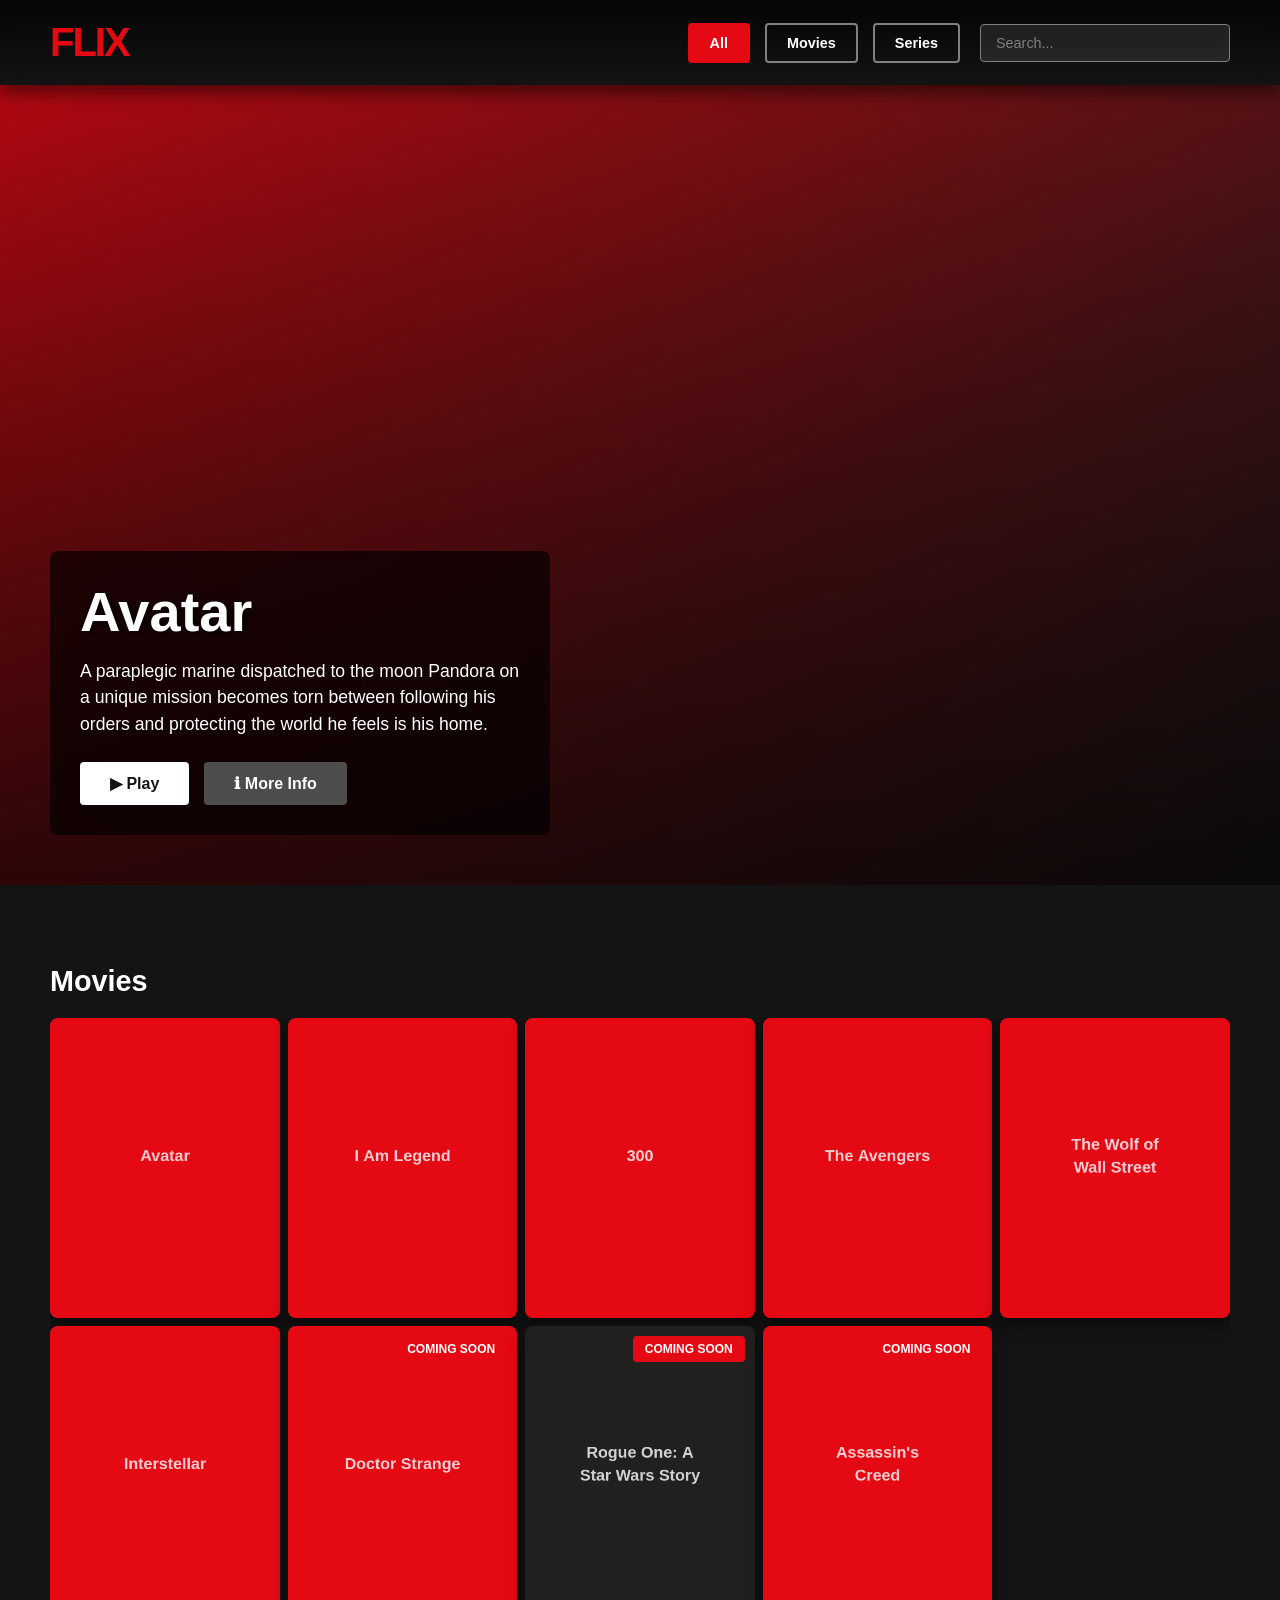
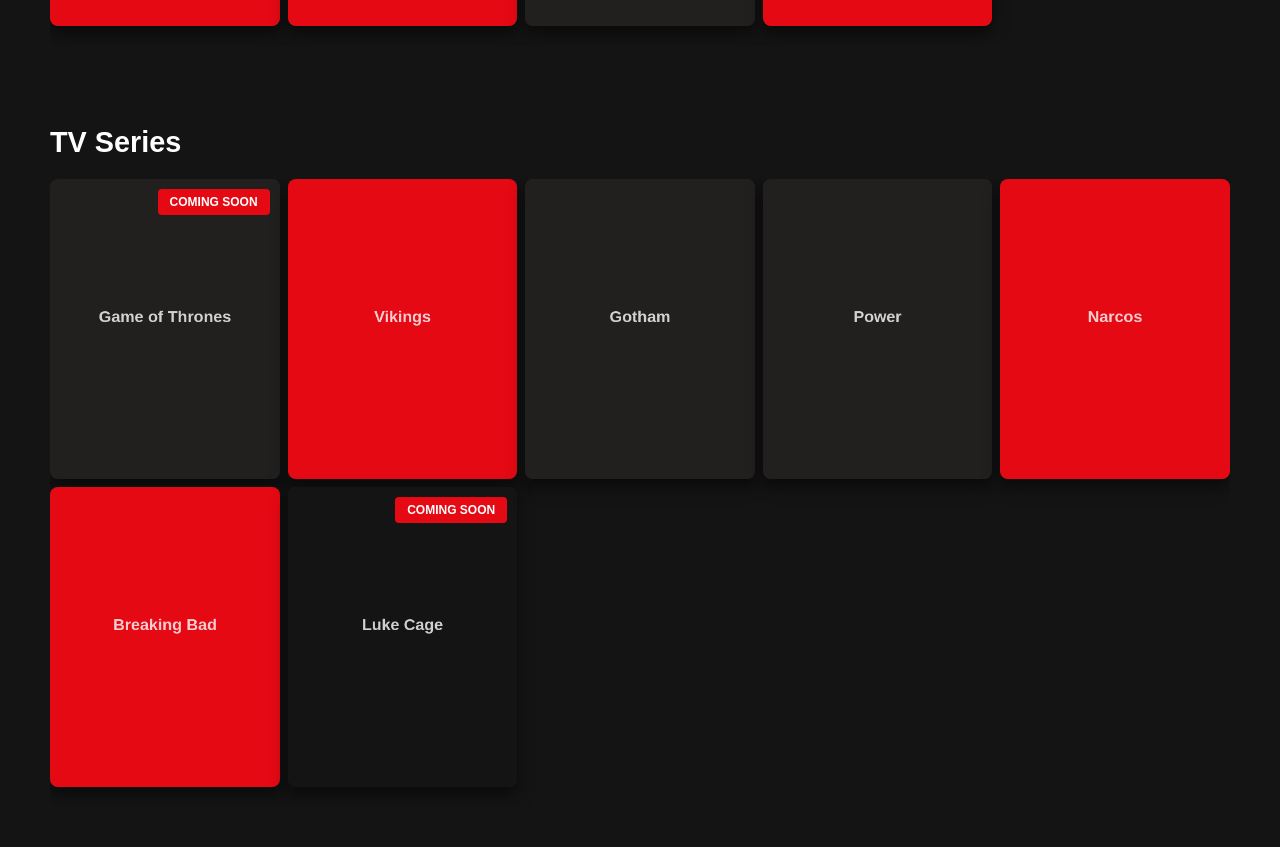
==== index.html @ fffa497c "Add files via upload" ====
<!DOCTYPE html>
<html lang="en">
<head>
    <meta charset="UTF-8">
    <meta name="viewport" content="width=device-width, initial-scale=1.0">
    <title>Movies & TV Series</title>
    <link rel="stylesheet" href="styles.css">
</head>
<body>
    <!-- Navigation -->
    <nav>
        <div class="logo">FLIX</div>
        <div class="nav-controls">
            <div class="filter-buttons">
                <button class="nav-btn active" data-filter="all">All</button>
                <button class="nav-btn" data-filter="movie">Movies</button>
                <button class="nav-btn" data-filter="series">Series</button>
            </div>
            <div class="search-container">
                <input 
                    type="text" 
                    id="searchInput" 
                    placeholder="Search..."
                    autocomplete="off"
                >
            </div>
        </div>
    </nav>

    <!-- Hero Section -->
    <div class="hero">
        <div class="hero-carousel">
            <div class="carousel-track" id="carouselTrack"></div>
            <div class="carousel-overlay"></div>
        </div>
        <div class="hero-content"></div>
    </div>

    <!-- Main Container -->
    <div class="container">
        <div id="contentContainer"></div>
    </div>

    <script src="script.js"></script>
</body>
</html>
---- styles.css ----
* {
    margin: 0;
    padding: 0;
    box-sizing: border-box;
}

:root {
    --primary-color: #141414;
    --secondary-color: #221f1f;
    --accent-color: #e50914;
    --text-primary: #ffffff;
    --text-secondary: #808080;
    --border-radius: 8px;
    --transition: all 0.3s cubic-bezier(0.4, 0, 0.2, 1);
}

html {
    scroll-behavior: smooth;
}

body {
    font-family: 'Segoe UI', Tahoma, Geneva, Verdana, sans-serif;
    background-color: var(--primary-color);
    color: var(--text-primary);
    overflow-x: hidden;
}

/* Navigation */
nav {
    position: sticky;
    top: 0;
    z-index: 1000;
    background: linear-gradient(180deg, rgba(0, 0, 0, 0.7) 10%, rgba(0, 0, 0, 0));
    padding: 20px 50px;
    display: flex;
    justify-content: space-between;
    align-items: center;
    backdrop-filter: blur(10px);
    box-shadow: 0 8px 16px rgba(0, 0, 0, 0.5);
}

.logo {
    font-size: 2.5em;
    font-weight: 900;
    color: var(--accent-color);
    letter-spacing: -2px;
    text-transform: uppercase;
    cursor: pointer;
    transition: var(--transition);
}

.logo:hover {
    text-shadow: 0 0 20px var(--accent-color);
}

.nav-controls {
    display: flex;
    gap: 20px;
    align-items: center;
}

.filter-buttons {
    display: flex;
    gap: 15px;
    align-items: center;
}

.nav-btn {
    padding: 10px 20px;
    background-color: transparent;
    border: 2px solid var(--text-secondary);
    color: var(--text-primary);
    cursor: pointer;
    border-radius: 4px;
    font-weight: 600;
    font-size: 0.9em;
    transition: var(--transition);
}

.nav-btn:hover {
    border-color: var(--accent-color);
    color: var(--accent-color);
    box-shadow: 0 0 10px rgba(229, 9, 20, 0.3);
}

.nav-btn.active {
    background-color: var(--accent-color);
    border-color: var(--accent-color);
    color: var(--text-primary);
}

.search-container {
    position: relative;
    width: 250px;
}

#searchInput {
    width: 100%;
    padding: 10px 15px;
    background-color: rgba(255, 255, 255, 0.1);
    border: 1px solid var(--text-secondary);
    border-radius: 4px;
    color: var(--text-primary);
    font-size: 0.9em;
    transition: var(--transition);
    backdrop-filter: blur(10px);
}

#searchInput::placeholder {
    color: var(--text-secondary);
}

#searchInput:focus {
    outline: none;
    background-color: rgba(255, 255, 255, 0.15);
    border-color: var(--accent-color);
    box-shadow: 0 0 10px rgba(229, 9, 20, 0.3);
}

/* Main Container */
.container {
    min-height: 100vh;
    padding: 0;
    max-width: 100%;
}

/* Hero Section */
.hero {
    width: 100%;
    height: 800px;
    display: flex;
    align-items: flex-end;
    justify-content: flex-start;
    padding: 50px;
    margin-bottom: 40px;
    position: relative;
    overflow: hidden;
}

.hero-carousel {
    position: absolute;
    top: 0;
    left: 0;
    width: 100%;
    height: 100%;
    z-index: 1;
    overflow: hidden;
    background-color: #000;
}

.carousel-track {
    display: flex;
    height: 100%;
    width: 100%;
    position: relative;
    transition: transform 0.8s cubic-bezier(0.4, 0, 0.2, 1);
}

.carousel-slide {
    flex: 0 0 100%;
    height: 100%;
    background-size: cover;
    background-position: center;
    background-repeat: no-repeat;
    background-color: #000;
    display: flex;
    align-items: center;
    justify-content: center;
    background-attachment: fixed;
}

@keyframes slideInFromRight {
    from {
        transform: translateX(100%);
        opacity: 0;
    }
    to {
        transform: translateX(0);
        opacity: 1;
    }
}

.carousel-overlay {
    position: absolute;
    top: 0;
    left: 0;
    width: 100%;
    height: 100%;
    background: linear-gradient(180deg, rgba(0, 0, 0, 0.2) 0%, rgba(0, 0, 0, 0.7) 100%);
    z-index: 5;
}

.hero-content {
    max-width: 500px;
    z-index: 10;
    position: relative;
    background: rgba(0, 0, 0, 0.65);
    padding: 30px;
    border-radius: 8px;
    backdrop-filter: blur(10px);
    transition: all 0.3s ease;
    min-height: 180px;
}

.hero:hover .hero-content {
    background: rgba(0, 0, 0, 0.8);
    box-shadow: 0 8px 32px rgba(0, 0, 0, 0.6);
}

.hero-title {
    font-size: 3.5em;
    font-weight: 900;
    margin-bottom: 15px;
    text-shadow: 2px 2px 10px rgba(0, 0, 0, 1);
    line-height: 1.1;
    color: var(--text-primary);
}

.hero-description {
    font-size: 1.1em;
    color: var(--text-primary);
    margin-bottom: 25px;
    line-height: 1.5;
    max-height: 100px;
    overflow: hidden;
}

.hero-buttons {
    display: flex;
    gap: 15px;
}

.hero-btn {
    padding: 12px 30px;
    font-size: 1em;
    border: none;
    border-radius: 4px;
    cursor: pointer;
    font-weight: 700;
    transition: var(--transition);
    display: flex;
    align-items: center;
    gap: 10px;
}

.hero-btn.play {
    background-color: var(--text-primary);
    color: var(--primary-color);
}

.hero-btn.play:hover {
    background-color: rgba(255, 255, 255, 0.75);
    transform: scale(1.05);
}

.hero-btn.info {
    background-color: rgba(109, 109, 110, 0.7);
    color: var(--text-primary);
    backdrop-filter: blur(5px);
}

.hero-btn.info:hover {
    background-color: rgba(109, 109, 110, 0.4);
    transform: scale(1.05);
}

/* Content Sections */
.content-section {
    padding: 40px 50px;
}

.section-title {
    font-size: 1.8em;
    font-weight: 700;
    margin-bottom: 20px;
    color: var(--text-primary);
}

.content-row {
    display: grid;
    grid-template-columns: repeat(auto-fill, minmax(200px, 1fr));
    gap: 8px;
    overflow-x: auto;
    padding-bottom: 20px;
    scroll-behavior: smooth;
}

.content-row::-webkit-scrollbar {
    height: 8px;
}

.content-row::-webkit-scrollbar-track {
    background: transparent;
}

.content-row::-webkit-scrollbar-thumb {
    background: var(--text-secondary);
    border-radius: 4px;
}

.content-row::-webkit-scrollbar-thumb:hover {
    background: var(--accent-color);
}

/* Card Styles */
.card {
    position: relative;
    min-width: 200px;
    height: 300px;
    border-radius: var(--border-radius);
    overflow: hidden;
    cursor: pointer;
    transition: var(--transition);
    background-color: var(--secondary-color);
    display: flex;
    flex-direction: column;
    box-shadow: 0 8px 16px rgba(0, 0, 0, 0.5);
}

.card:hover {
    transform: scale(1.05);
    z-index: 100;
    box-shadow: 0 16px 32px rgba(229, 9, 20, 0.4);
}

.card-image {
    width: 100%;
    height: 100%;
    object-fit: cover;
    transition: var(--transition);
}

.card:hover .card-image {
    filter: brightness(1.1);
}

.card-overlay {
    position: absolute;
    bottom: 0;
    left: 0;
    right: 0;
    background: linear-gradient(180deg, transparent 0%, rgba(0, 0, 0, 0.9) 100%);
    padding: 20px;
    transform: translateY(100%);
    transition: var(--transition);
    display: flex;
    flex-direction: column;
    justify-content: flex-end;
    height: 100%;
}

.card:hover .card-overlay {
    transform: translateY(0);
}

.card-overlay-title {
    font-size: 1em;
    font-weight: 700;
    margin-bottom: 8px;
    color: var(--text-primary);
}

.card-overlay-info {
    display: flex;
    gap: 10px;
    flex-wrap: wrap;
    margin-bottom: 10px;
    font-size: 0.85em;
}

.card-overlay-rating {
    background-color: var(--accent-color);
    color: var(--text-primary);
    padding: 4px 8px;
    border-radius: 4px;
    font-weight: 600;
}

.card-overlay-type {
    background-color: rgba(255, 255, 255, 0.2);
    color: var(--text-primary);
    padding: 4px 8px;
    border-radius: 4px;
    font-weight: 600;
}

.card-overlay-description {
    font-size: 0.85em;
    color: var(--text-secondary);
    line-height: 1.3;
    margin-bottom: 10px;
    max-height: 50px;
    overflow: hidden;
    text-overflow: ellipsis;
    display: -webkit-box;
    -webkit-line-clamp: 2;
    -webkit-box-orient: vertical;
}

.card-overlay-meta {
    font-size: 0.8em;
    color: var(--text-secondary);
}

.coming-soon-label {
    position: absolute;
    top: 10px;
    right: 10px;
    background-color: var(--accent-color);
    color: var(--text-primary);
    padding: 6px 12px;
    border-radius: 4px;
    font-weight: 700;
    font-size: 0.75em;
    z-index: 20;
    text-transform: uppercase;
}

/* No Results */
.no-results {
    grid-column: 1 / -1;
    text-align: center;
    padding: 100px 20px;
    color: var(--text-secondary);
    font-size: 1.3em;
}

.no-results svg {
    width: 80px;
    height: 80px;
    margin-bottom: 20px;
    opacity: 0.5;
    margin-left: auto;
    margin-right: auto;
}

/* Loading Animation */
.card-skeleton {
    background: linear-gradient(90deg, var(--secondary-color) 25%, rgba(255, 255, 255, 0.1) 50%, var(--secondary-color) 75%);
    background-size: 200% 100%;
    animation: loading 2s infinite;
}

@keyframes loading {
    0% {
        background-position: 200% 0;
    }
    100% {
        background-position: -200% 0;
    }
}

/* Responsive Design */
@media (max-width: 1024px) {
    nav {
        padding: 15px 30px;
    }

    .logo {
        font-size: 1.8em;
    }

    .search-container {
        width: 180px;
    }

    .hero {
        height: 400px;
        padding: 30px;
    }

    .hero-title {
        font-size: 2.5em;
    }

    .content-section {
        padding: 30px 30px;
    }

    .section-title {
        font-size: 1.4em;
    }

    .content-row {
        grid-template-columns: repeat(auto-fill, minmax(150px, 1fr));
    }

    .card {
        min-width: 150px;
        height: 225px;
    }
}

@media (max-width: 768px) {
    nav {
        padding: 12px 20px;
        flex-wrap: wrap;
        gap: 15px;
    }

    .logo {
        font-size: 1.5em;
        flex: 1;
    }

    .nav-controls {
        width: 100%;
        flex-direction: column;
        gap: 10px;
    }

    .filter-buttons {
        width: 100%;
        justify-content: space-around;
        gap: 5px;
    }

    .nav-btn {
        padding: 8px 12px;
        font-size: 0.8em;
        flex: 1;
    }

    .search-container {
        width: 100%;
    }

    .hero {
        height: 300px;
        padding: 20px;
    }

    .hero-title {
        font-size: 1.8em;
    }

    .hero-description {
        font-size: 0.9em;
        margin-bottom: 15px;
    }

    .hero-buttons {
        gap: 10px;
    }

    .hero-btn {
        padding: 8px 15px;
        font-size: 0.85em;
    }

    .content-section {
        padding: 20px;
    }

    .section-title {
        font-size: 1.2em;
    }

    .content-row {
        grid-template-columns: repeat(auto-fill, minmax(120px, 1fr));
        gap: 6px;
    }

    .card {
        min-width: 120px;
        height: 180px;
    }

    .card-overlay {
        padding: 10px;
    }

    .card-overlay-title {
        font-size: 0.8em;
        margin-bottom: 4px;
    }

    .card-overlay-info {
        font-size: 0.7em;
        margin-bottom: 5px;
    }

    .card-overlay-description {
        font-size: 0.7em;
        margin-bottom: 5px;
    }

    .card-overlay-meta {
        font-size: 0.65em;
    }
}

@media (max-width: 480px) {
    nav {
        padding: 10px 15px;
    }

    .logo {
        font-size: 1.2em;
    }

    .nav-btn {
        padding: 6px 10px;
        font-size: 0.7em;
    }

    #searchInput {
        padding: 8px 10px;
        font-size: 0.8em;
    }

    .hero {
        height: 250px;
        padding: 15px;
        margin-bottom: 20px;
    }

    .hero-title {
        font-size: 1.4em;
    }

    .hero-description {
        font-size: 0.8em;
    }

    .content-row {
        grid-template-columns: repeat(auto-fill, minmax(100px, 1fr));
        gap: 4px;
    }

    .card {
        min-width: 100px;
        height: 150px;
    }

    .content-section {
        padding: 15px;
    }

    .section-title {
        font-size: 1em;
    }
}
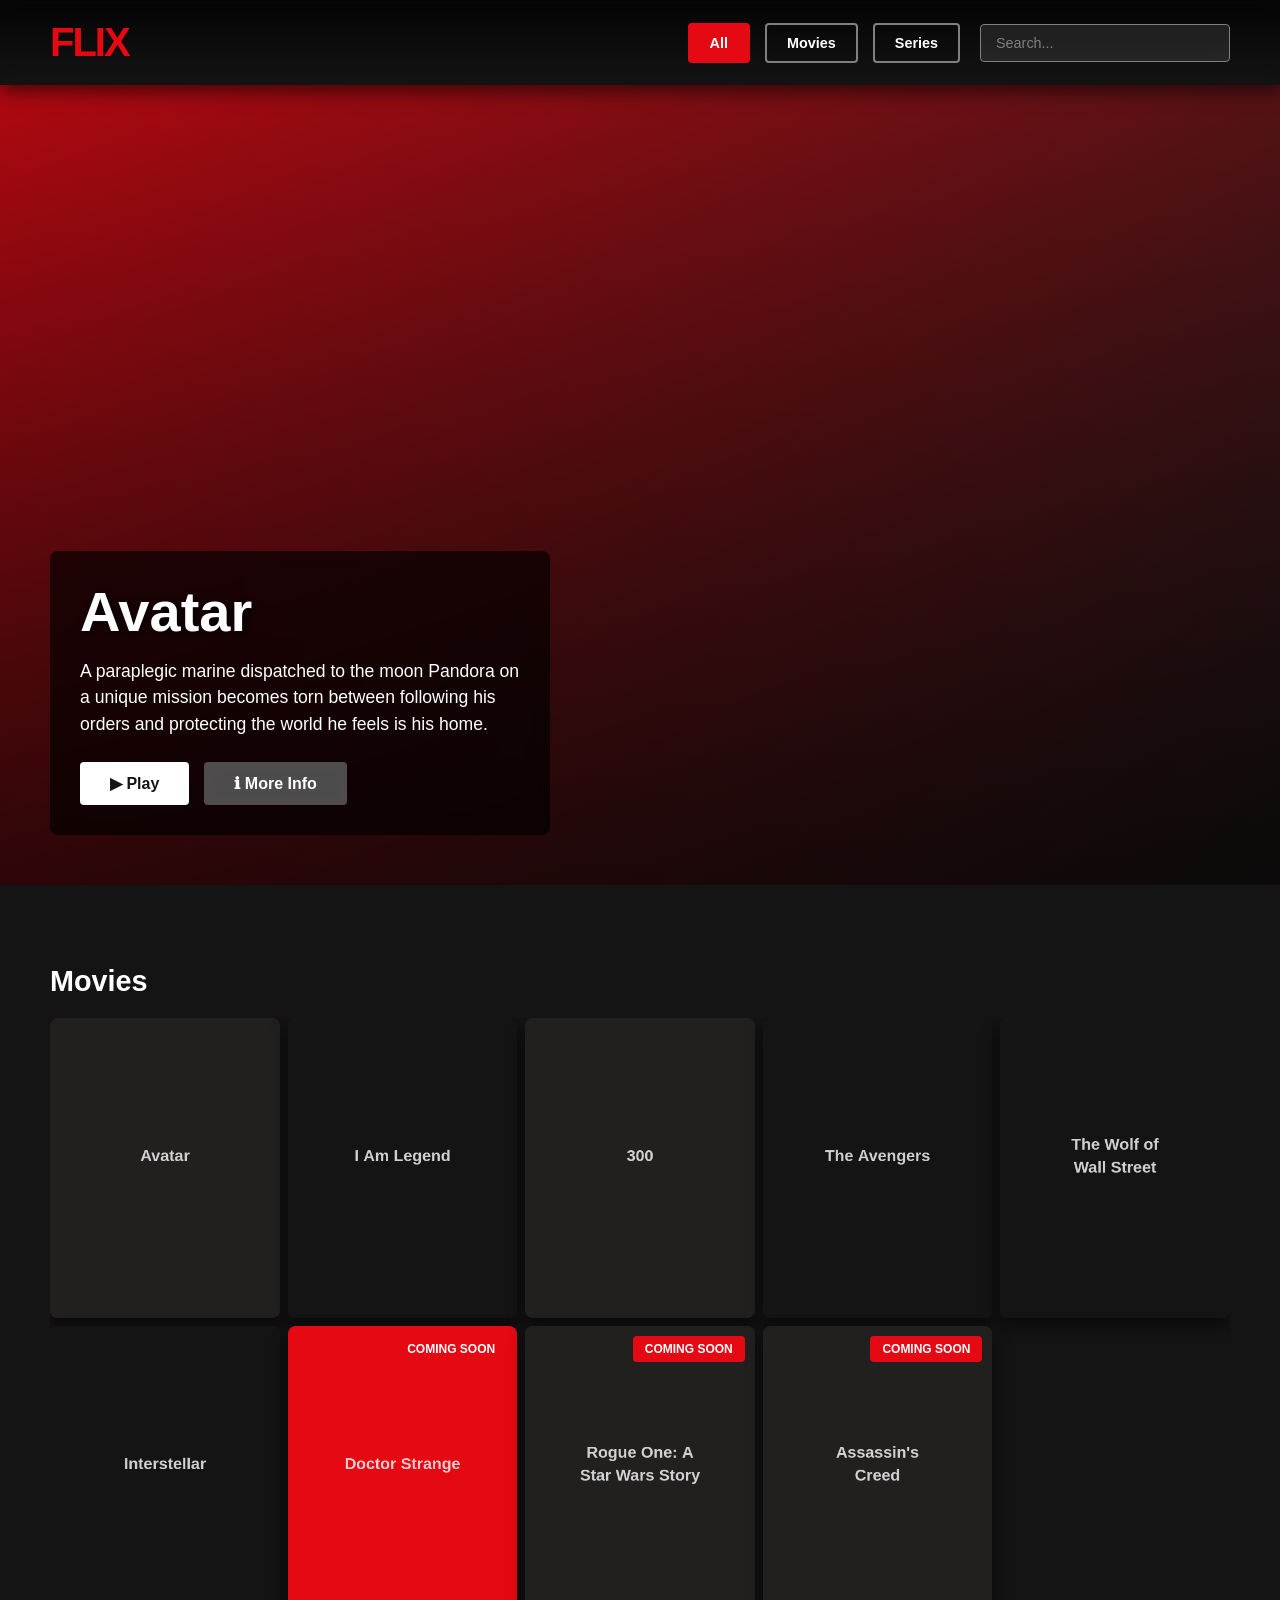
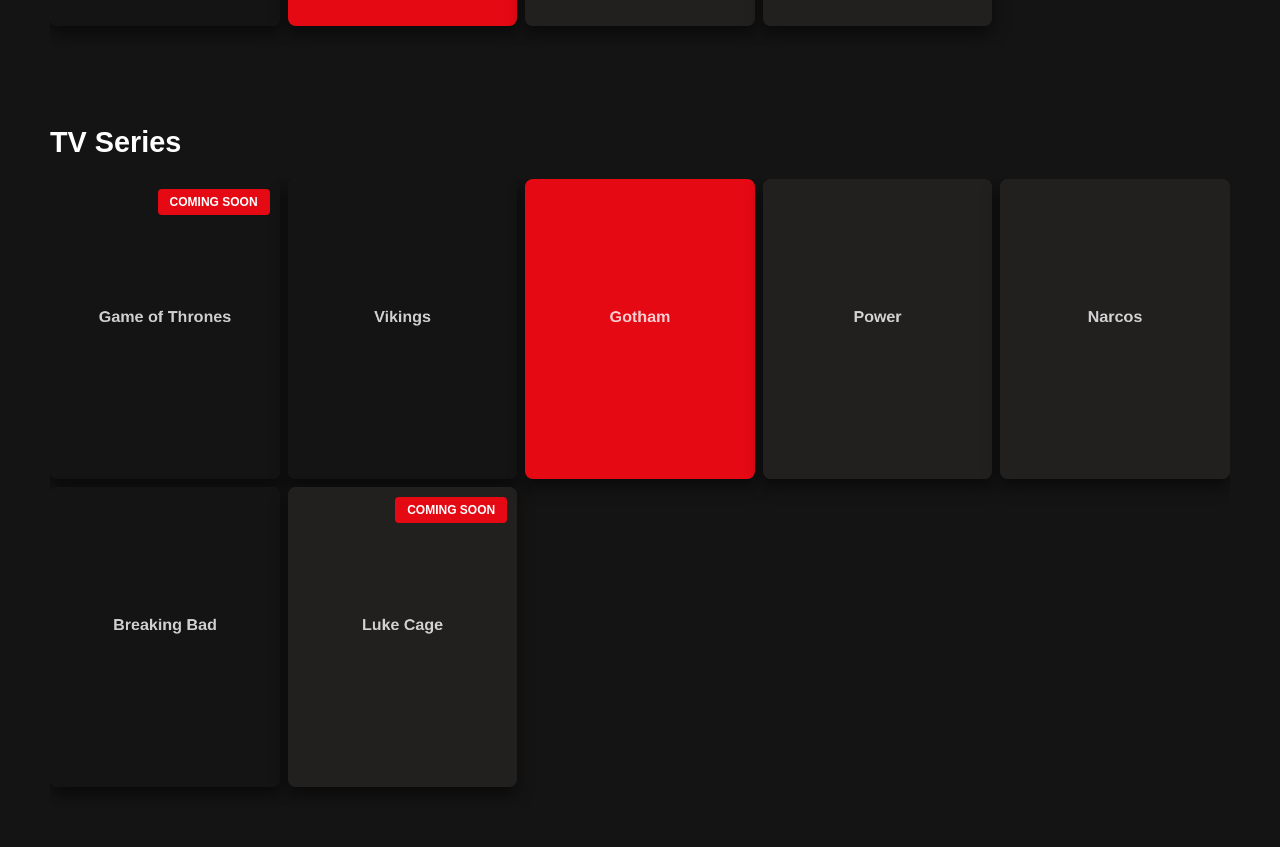
==== commit b66d7ddd: "Add files via upload" ====
--- a/index.html
+++ b/index.html
@@ -1,46 +1,62 @@
 <!DOCTYPE html>
 <html lang="en">
-<head>
-    <meta charset="UTF-8">
-    <meta name="viewport" content="width=device-width, initial-scale=1.0">
+  <head>
+    <meta charset="UTF-8" />
+    <meta name="viewport" content="width=device-width, initial-scale=1.0" />
     <title>Movies & TV Series</title>
-    <link rel="stylesheet" href="styles.css">
-</head>
-<body>
-    <!-- Navigation -->
+    <link rel="stylesheet" href="styles.css" />
+  </head>
+  <body>
     <nav>
-        <div class="logo">FLIX</div>
-        <div class="nav-controls">
-            <div class="filter-buttons">
-                <button class="nav-btn active" data-filter="all">All</button>
-                <button class="nav-btn" data-filter="movie">Movies</button>
-                <button class="nav-btn" data-filter="series">Series</button>
-            </div>
-            <div class="search-container">
-                <input 
-                    type="text" 
-                    id="searchInput" 
-                    placeholder="Search..."
-                    autocomplete="off"
-                >
-            </div>
+      <div class="logo">FLIX</div>
+      <div class="nav-controls">
+        <div class="filter-buttons">
+          <button class="nav-btn active" data-filter="all">All</button>
+          <button class="nav-btn" data-filter="movie">Movies</button>
+          <button class="nav-btn" data-filter="series">Series</button>
         </div>
+        <div class="search-container">
+          <input
+            type="text"
+            id="searchInput"
+            placeholder="Search..."
+            autocomplete="off"
+          />
+        </div>
+      </div>
     </nav>
 
-    <!-- Hero Section -->
     <div class="hero">
-        <div class="hero-carousel">
-            <div class="carousel-track" id="carouselTrack"></div>
-            <div class="carousel-overlay"></div>
-        </div>
-        <div class="hero-content"></div>
+      <div class="hero-carousel">
+        <div class="carousel-track" id="carouselTrack"></div>
+        <div class="carousel-overlay"></div>
+      </div>
+      <div class="hero-content"></div>
     </div>
 
-    <!-- Main Container -->
     <div class="container">
-        <div id="contentContainer"></div>
+      <div id="contentContainer"></div>
+    </div>
+    
+    <div id="playerModal" class="player-modal">
+      <div class="player-modal-content">
+        <button class="close-player-btn">&times;</button>
+        <div class="player-container">
+          <iframe
+            id="playerIframe"
+            class="player-iframe"
+            frameborder="0"
+            allowfullscreen
+            allow="autoplay"
+          ></iframe>
+        </div>
+        <div class="player-info">
+          <h2 id="playerTitle"></h2>
+          <p id="playerPlot"></p>
+        </div>
+      </div>
     </div>
 
     <script src="script.js"></script>
-</body>
+  </body>
 </html>
--- a/styles.css
+++ b/styles.css
@@ -641,3 +641,131 @@
         font-size: 1em;
     }
 }
+
+/* Player Modal Styles */
+.player-modal {
+    display: none;
+    position: fixed;
+    top: 0;
+    left: 0;
+    width: 100%;
+    height: 100%;
+    background-color: rgba(0, 0, 0, 0.95);
+    backdrop-filter: blur(10px);
+    z-index: 2000;
+    align-items: center;
+    justify-content: center;
+    animation: fadeIn 0.3s ease-in-out;
+}
+
+@keyframes fadeIn {
+    from {
+        opacity: 0;
+    }
+    to {
+        opacity: 1;
+    }
+}
+
+.player-modal-content {
+    position: relative;
+    width: 90%;
+    max-width: 1000px;
+    max-height: 90vh;
+    background-color: var(--secondary-color);
+    border-radius: var(--border-radius);
+    overflow-y: auto;
+    box-shadow: 0 20px 60px rgba(0, 0, 0, 0.8);
+    animation: slideUp 0.3s ease-in-out;
+}
+
+@keyframes slideUp {
+    from {
+        transform: translateY(40px);
+        opacity: 0;
+    }
+    to {
+        transform: translateY(0);
+        opacity: 1;
+    }
+}
+
+.close-player-btn {
+    position: absolute;
+    top: 15px;
+    right: 15px;
+    width: 40px;
+    height: 40px;
+    background-color: rgba(255, 255, 255, 0.1);
+    border: none;
+    border-radius: 50%;
+    font-size: 28px;
+    color: white;
+    cursor: pointer;
+    z-index: 2001;
+    display: flex;
+    align-items: center;
+    justify-content: center;
+    transition: var(--transition);
+}
+
+.close-player-btn:hover {
+    background-color: var(--accent-color);
+    transform: scale(1.1);
+}
+
+.player-container {
+    position: relative;
+    width: 100%;
+    padding-bottom: 56.25%; /* 16:9 aspect ratio */
+    height: 0;
+    overflow: hidden;
+}
+
+.player-iframe {
+    position: absolute;
+    top: 0;
+    left: 0;
+    width: 100%;
+    height: 100%;
+    border: none;
+}
+
+.player-info {
+    padding: 30px;
+    color: var(--text-primary);
+}
+
+.player-info h2 {
+    font-size: 1.8em;
+    margin-bottom: 15px;
+    color: var(--accent-color);
+}
+
+.player-info p {
+    font-size: 1em;
+    line-height: 1.6;
+    color: var(--text-secondary);
+}
+
+/* Responsive design for player modal */
+@media (max-width: 768px) {
+    .player-modal-content {
+        width: 95%;
+        max-height: 95vh;
+    }
+
+    .player-info {
+        padding: 20px;
+    }
+
+    .player-info h2 {
+        font-size: 1.4em;
+    }
+
+    .close-player-btn {
+        width: 35px;
+        height: 35px;
+        font-size: 24px;
+    }
+}
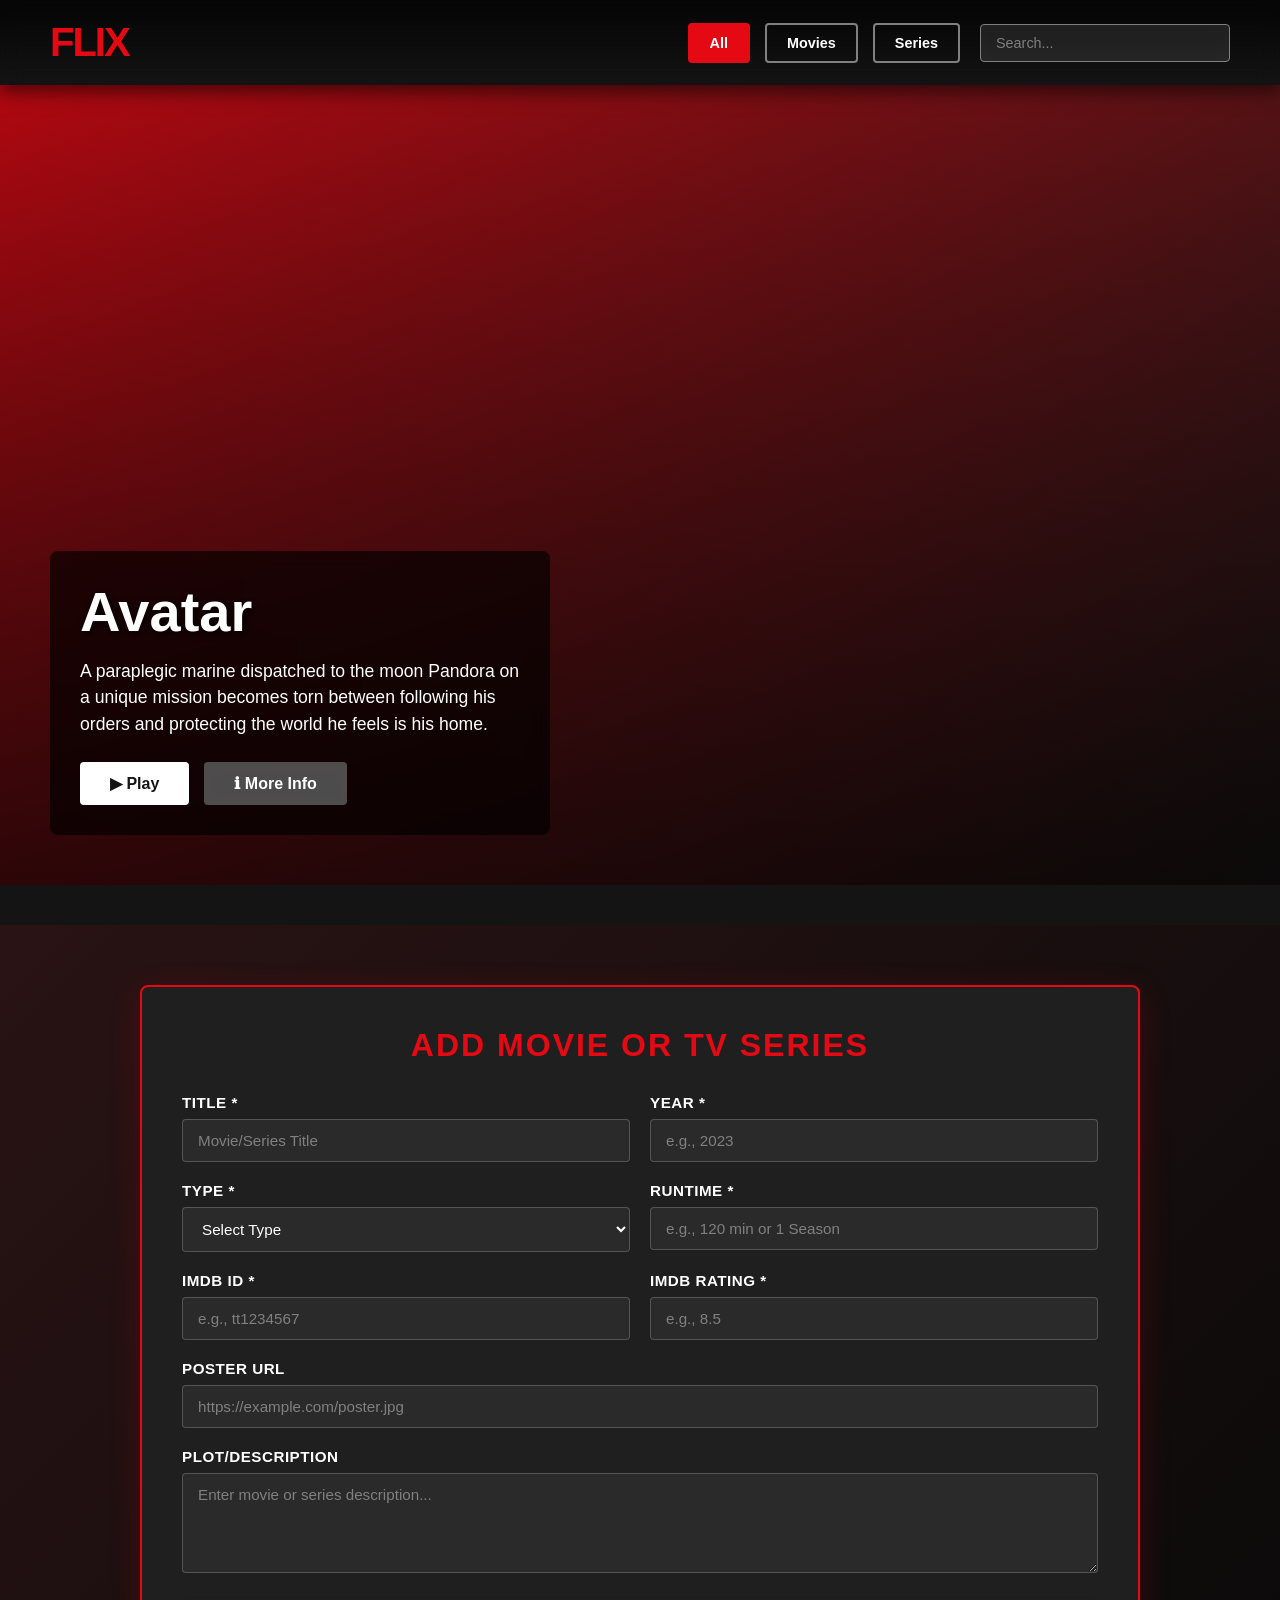
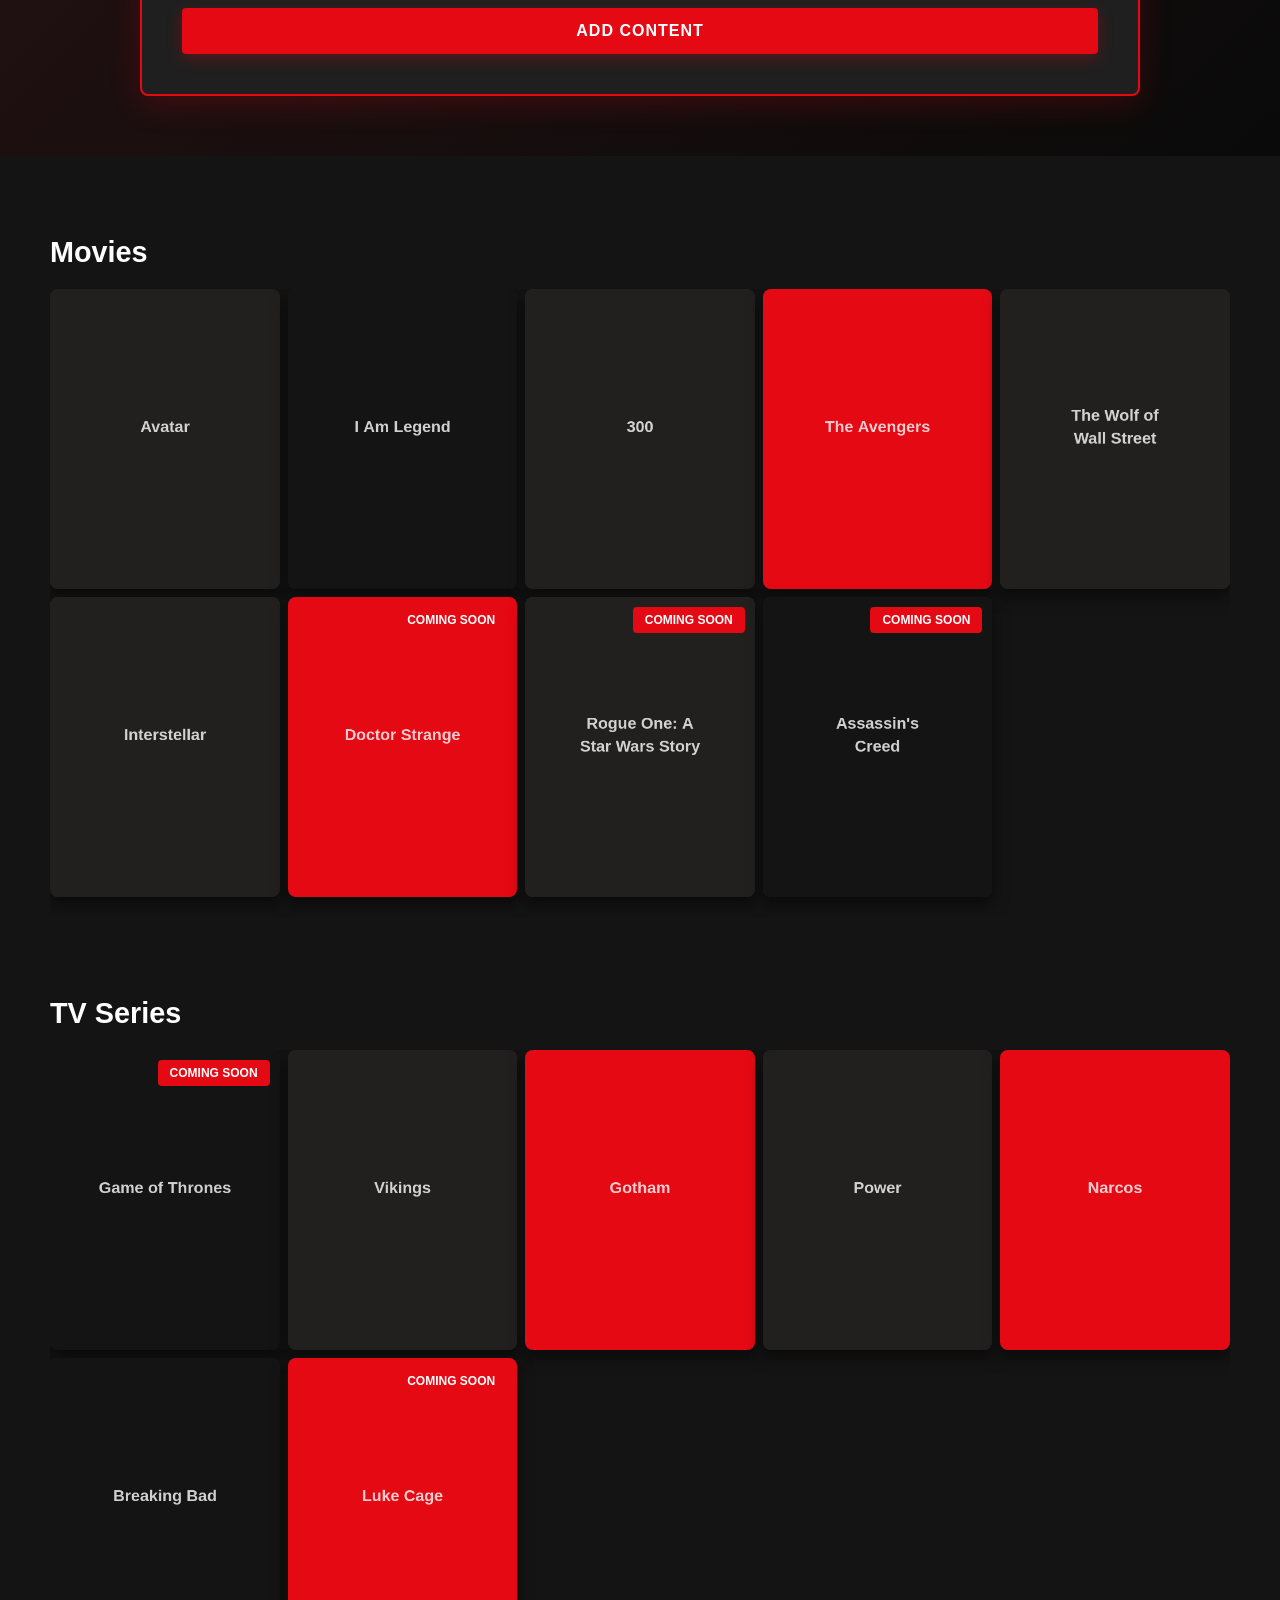
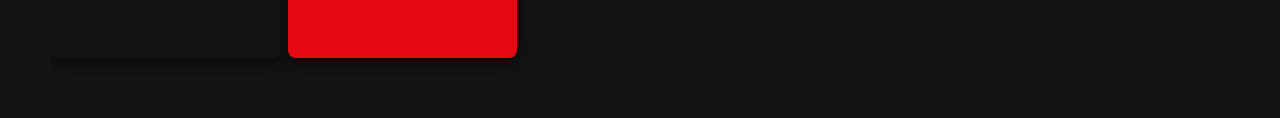
==== commit f2c5fdf4: "Add files via upload" ====
--- a/index.html
+++ b/index.html
@@ -1,4 +1,4 @@
-<!DOCTYPE html>
+<!doctype html>
 <html lang="en">
   <head>
     <meta charset="UTF-8" />
@@ -34,10 +34,102 @@
       <div class="hero-content"></div>
     </div>
 
+    <div class="admin-section">
+      <div class="admin-container">
+        <h2 class="admin-title">Add Movie or TV Series</h2>
+        <form id="adminForm" class="admin-form">
+          <div class="form-row">
+            <div class="form-group">
+              <label for="titleInput">Title *</label>
+              <input
+                type="text"
+                id="titleInput"
+                placeholder="Movie/Series Title"
+                required
+              />
+            </div>
+            <div class="form-group">
+              <label for="yearInput">Year *</label>
+              <input
+                type="number"
+                id="yearInput"
+                placeholder="e.g., 2023"
+                required
+              />
+            </div>
+          </div>
+
+          <div class="form-row">
+            <div class="form-group">
+              <label for="typeInput">Type *</label>
+              <select id="typeInput" required>
+                <option value="">Select Type</option>
+                <option value="movie">Movie</option>
+                <option value="series">TV Series</option>
+              </select>
+            </div>
+            <div class="form-group">
+              <label for="runtimeInput">Runtime *</label>
+              <input
+                type="text"
+                id="runtimeInput"
+                placeholder="e.g., 120 min or 1 Season"
+                required
+              />
+            </div>
+          </div>
+
+          <div class="form-row">
+            <div class="form-group">
+              <label for="imdbIDInput">IMDB ID *</label>
+              <input
+                type="text"
+                id="imdbIDInput"
+                placeholder="e.g., tt1234567"
+                required
+              />
+            </div>
+            <div class="form-group">
+              <label for="imdbRatingInput">IMDB Rating *</label>
+              <input
+                type="number"
+                id="imdbRatingInput"
+                placeholder="e.g., 8.5"
+                min="0"
+                max="10"
+                step="0.1"
+                required
+              />
+            </div>
+          </div>
+
+          <div class="form-group">
+            <label for="posterInput">Poster URL</label>
+            <input
+              type="url"
+              id="posterInput"
+              placeholder="https://example.com/poster.jpg"
+            />
+          </div>
+
+          <div class="form-group">
+            <label for="plotInput">Plot/Description</label>
+            <textarea
+              id="plotInput"
+              placeholder="Enter movie or series description..."
+              rows="4"
+            ></textarea>
+          </div>
+
+          <button type="submit" class="submit-btn">Add Content</button>
+        </form>
+      </div>
+    </div>
+
     <div class="container">
       <div id="contentContainer"></div>
     </div>
-    
+
     <div id="playerModal" class="player-modal">
       <div class="player-modal-content">
         <button class="close-player-btn">&times;</button>
--- a/styles.css
+++ b/styles.css
@@ -174,6 +174,7 @@
         transform: translateX(100%);
         opacity: 0;
     }
+
     to {
         transform: translateX(0);
         opacity: 1;
@@ -393,7 +394,6 @@
     overflow: hidden;
     text-overflow: ellipsis;
     display: -webkit-box;
-    -webkit-line-clamp: 2;
     -webkit-box-orient: vertical;
 }
 
@@ -445,6 +445,7 @@
     0% {
         background-position: 200% 0;
     }
+
     100% {
         background-position: -200% 0;
     }
@@ -662,6 +663,7 @@
     from {
         opacity: 0;
     }
+
     to {
         opacity: 1;
     }
@@ -684,6 +686,7 @@
         transform: translateY(40px);
         opacity: 0;
     }
+
     to {
         transform: translateY(0);
         opacity: 1;
@@ -717,7 +720,8 @@
 .player-container {
     position: relative;
     width: 100%;
-    padding-bottom: 56.25%; /* 16:9 aspect ratio */
+    padding-bottom: 56.25%;
+    /* 16:9 aspect ratio */
     height: 0;
     overflow: hidden;
 }
@@ -769,3 +773,143 @@
         font-size: 24px;
     }
 }
+
+/* Admin Form Styles */
+.admin-section {
+    padding: 60px 20px;
+    background: linear-gradient(135deg, rgba(229, 9, 20, 0.1) 0%, rgba(0, 0, 0, 0.5) 100%);
+    margin: 40px 0;
+}
+
+.admin-container {
+    max-width: 1000px;
+    margin: 0 auto;
+    background-color: rgba(32, 32, 32, 0.95);
+    border: 2px solid var(--accent-color);
+    border-radius: var(--border-radius);
+    padding: 40px;
+    box-shadow: 0 8px 32px rgba(229, 9, 20, 0.2);
+}
+
+.admin-title {
+    font-size: 2em;
+    margin-bottom: 30px;
+    color: var(--accent-color);
+    text-align: center;
+    text-transform: uppercase;
+    letter-spacing: 2px;
+}
+
+.admin-form {
+    display: flex;
+    flex-direction: column;
+    gap: 20px;
+}
+
+.form-row {
+    display: grid;
+    grid-template-columns: 1fr 1fr;
+    gap: 20px;
+}
+
+.form-group {
+    display: flex;
+    flex-direction: column;
+}
+
+.form-group label {
+    font-size: 0.95em;
+    margin-bottom: 8px;
+    color: var(--text-primary);
+    font-weight: 600;
+    text-transform: uppercase;
+    letter-spacing: 0.5px;
+}
+
+.form-group input,
+.form-group select,
+.form-group textarea {
+    padding: 12px 15px;
+    border: 1px solid rgba(255, 255, 255, 0.2);
+    border-radius: 4px;
+    background-color: rgba(255, 255, 255, 0.05);
+    color: var(--text-primary);
+    font-family: inherit;
+    font-size: 0.95em;
+    transition: var(--transition);
+}
+
+.form-group input:focus,
+.form-group select:focus,
+.form-group textarea:focus {
+    outline: none;
+    border-color: var(--accent-color);
+    background-color: rgba(255, 255, 255, 0.1);
+    box-shadow: 0 0 10px rgba(229, 9, 20, 0.3);
+}
+
+.form-group textarea {
+    resize: vertical;
+    min-height: 100px;
+    font-family: inherit;
+}
+
+.form-group input::placeholder,
+.form-group textarea::placeholder {
+    color: var(--text-secondary);
+}
+
+.submit-btn {
+    padding: 14px 40px;
+    background-color: var(--accent-color);
+    border: none;
+    border-radius: 4px;
+    color: var(--text-primary);
+    font-size: 1em;
+    font-weight: 700;
+    text-transform: uppercase;
+    letter-spacing: 1px;
+    cursor: pointer;
+    transition: var(--transition);
+    margin-top: 15px;
+    box-shadow: 0 4px 15px rgba(229, 9, 20, 0.3);
+}
+
+.submit-btn:hover {
+    background-color: #c4081a;
+    transform: translateY(-2px);
+    box-shadow: 0 6px 20px rgba(229, 9, 20, 0.5);
+}
+
+.submit-btn:active {
+    transform: translateY(0);
+}
+
+/* Responsive styles for form */
+@media (max-width: 768px) {
+    .admin-container {
+        padding: 25px;
+    }
+
+    .admin-title {
+        font-size: 1.5em;
+        margin-bottom: 20px;
+    }
+
+    .form-row {
+        grid-template-columns: 1fr;
+        gap: 15px;
+    }
+
+    .form-group input,
+    .form-group select,
+    .form-group textarea {
+        padding: 10px 12px;
+        font-size: 0.9em;
+    }
+
+    .submit-btn {
+        padding: 12px 30px;
+        font-size: 0.95em;
+    }
+}
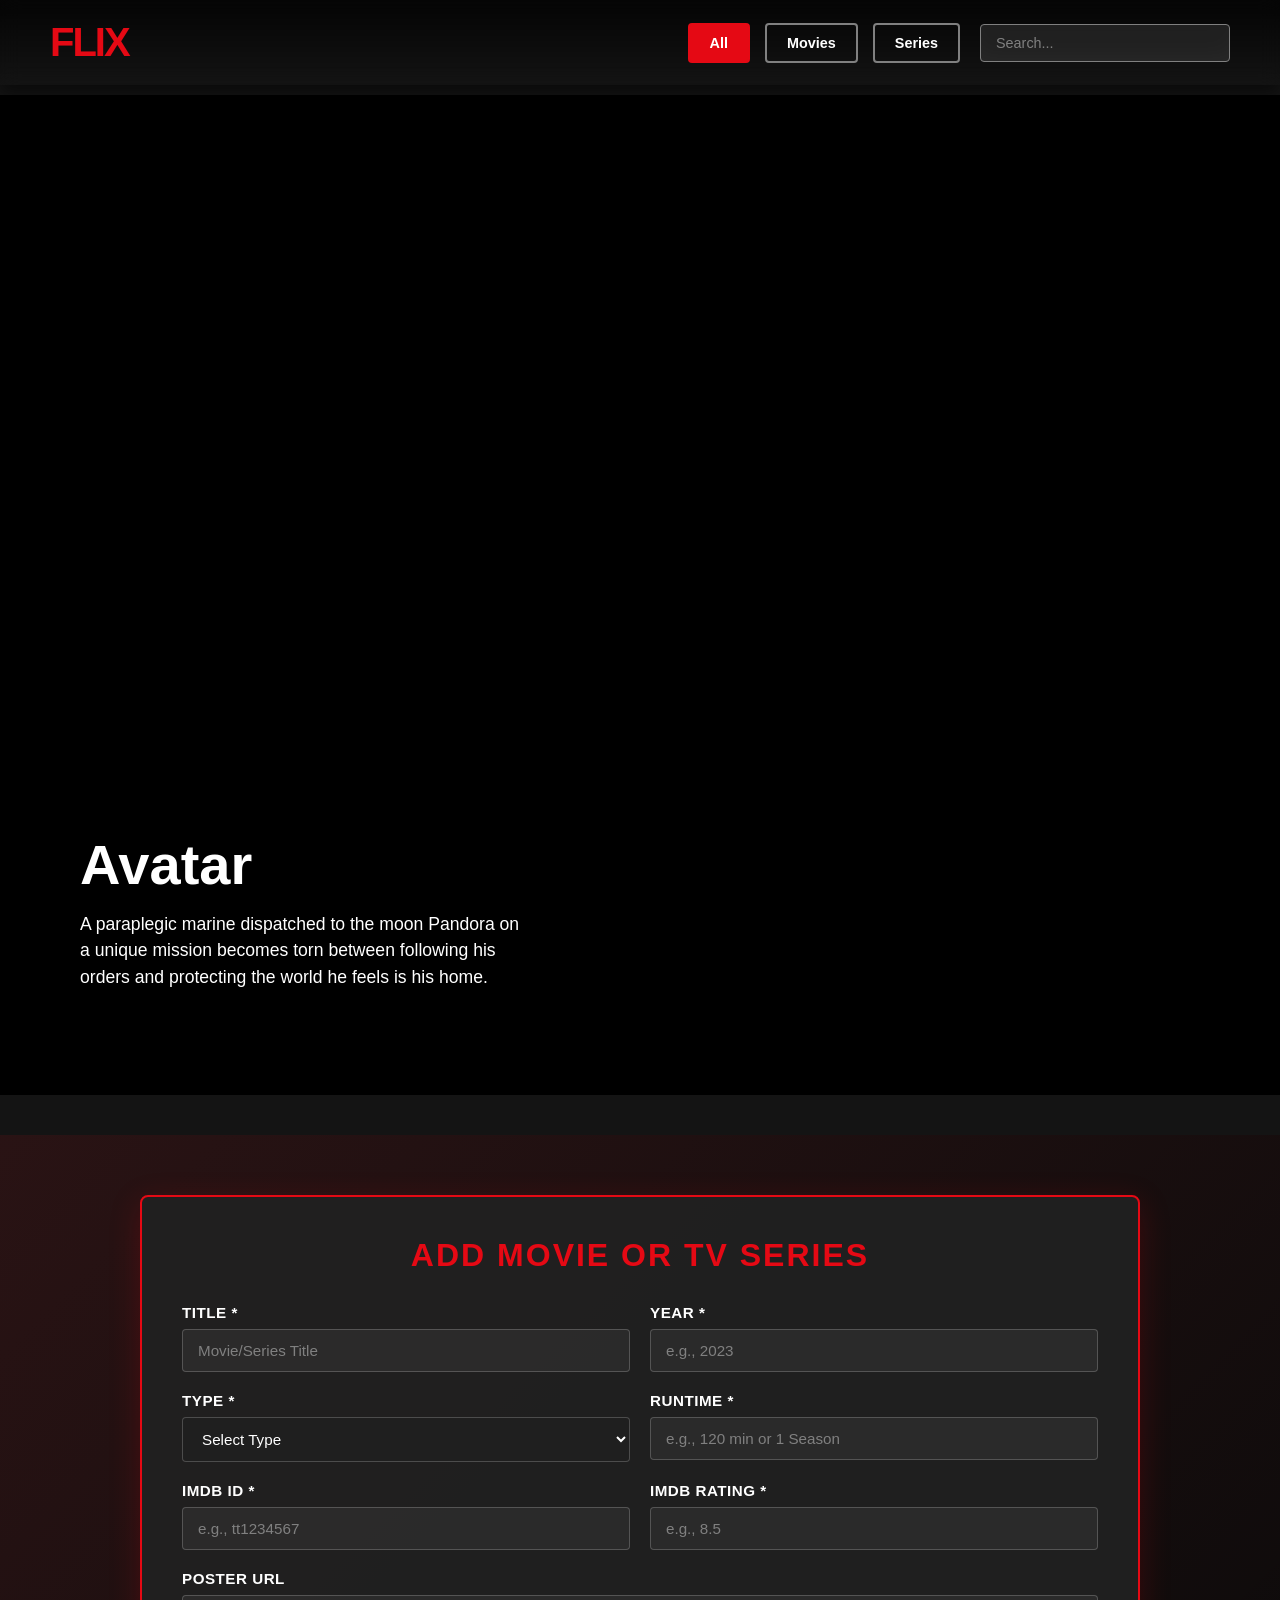
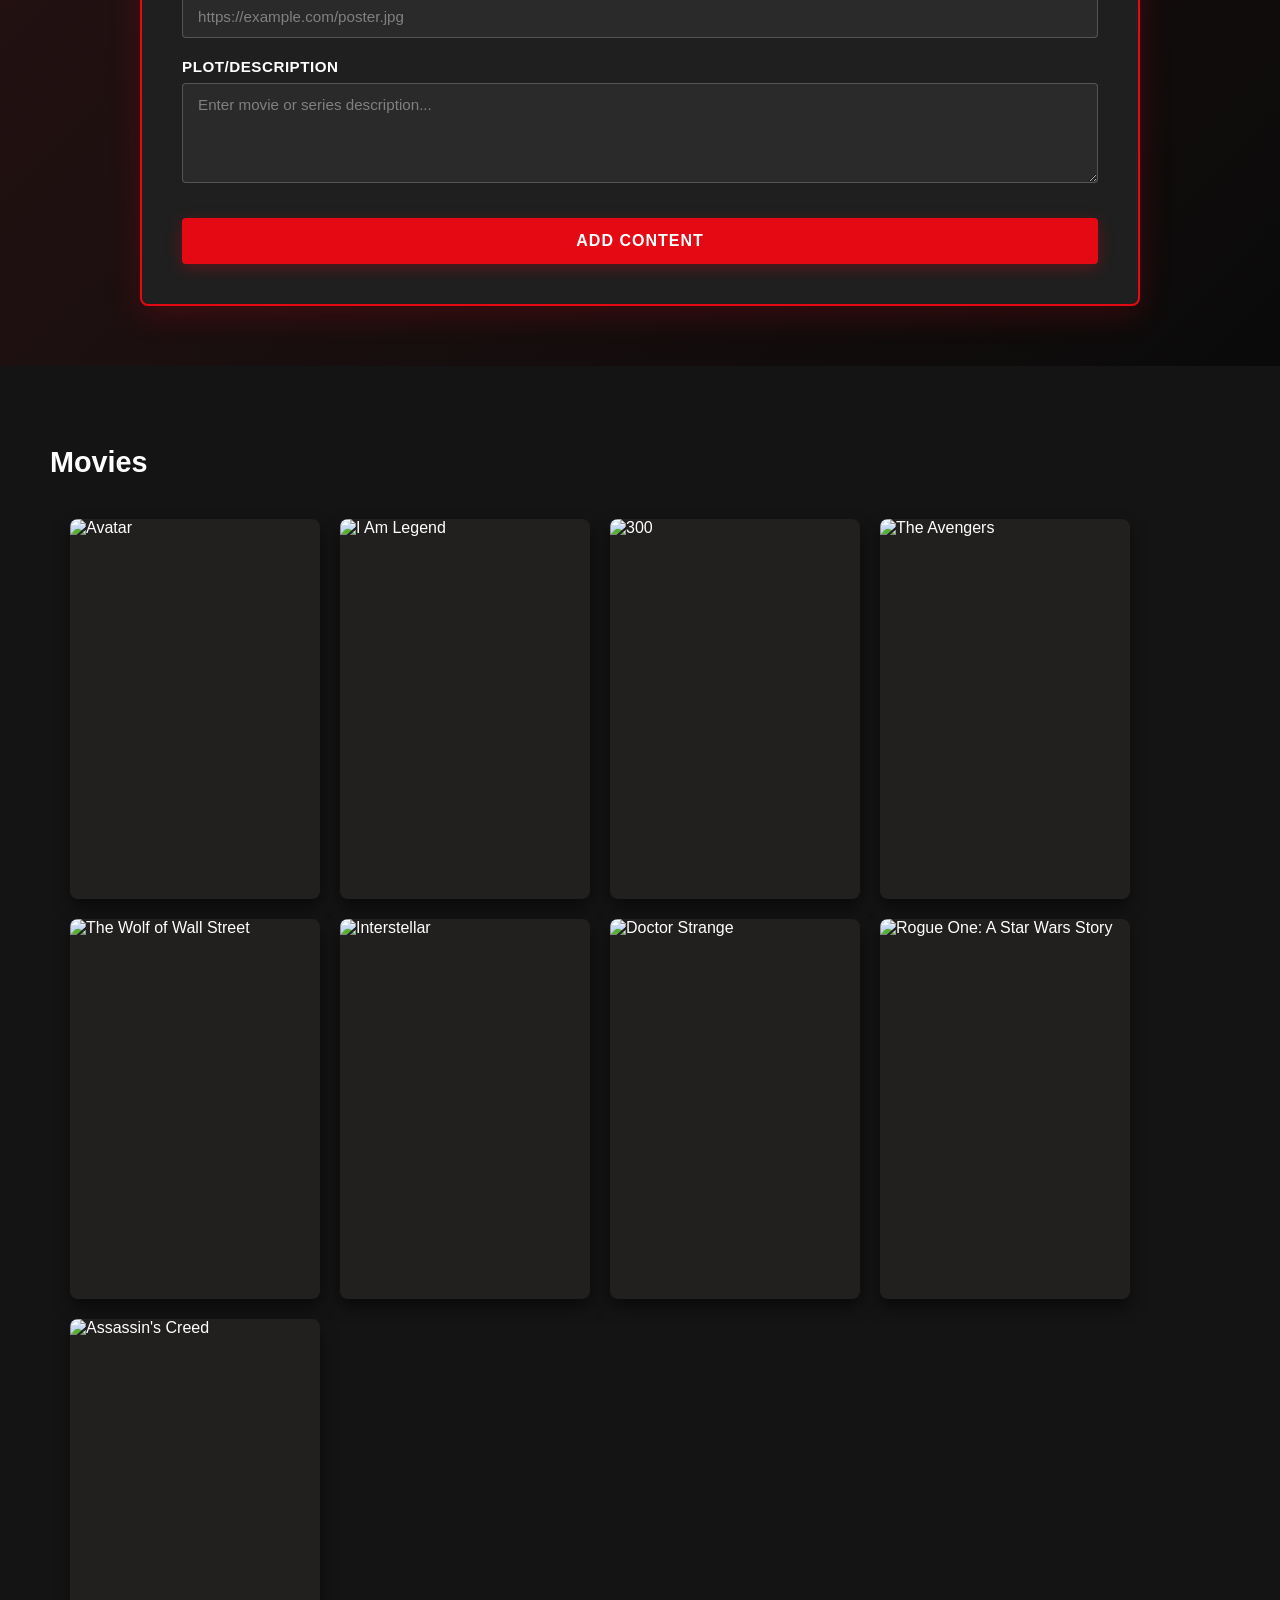
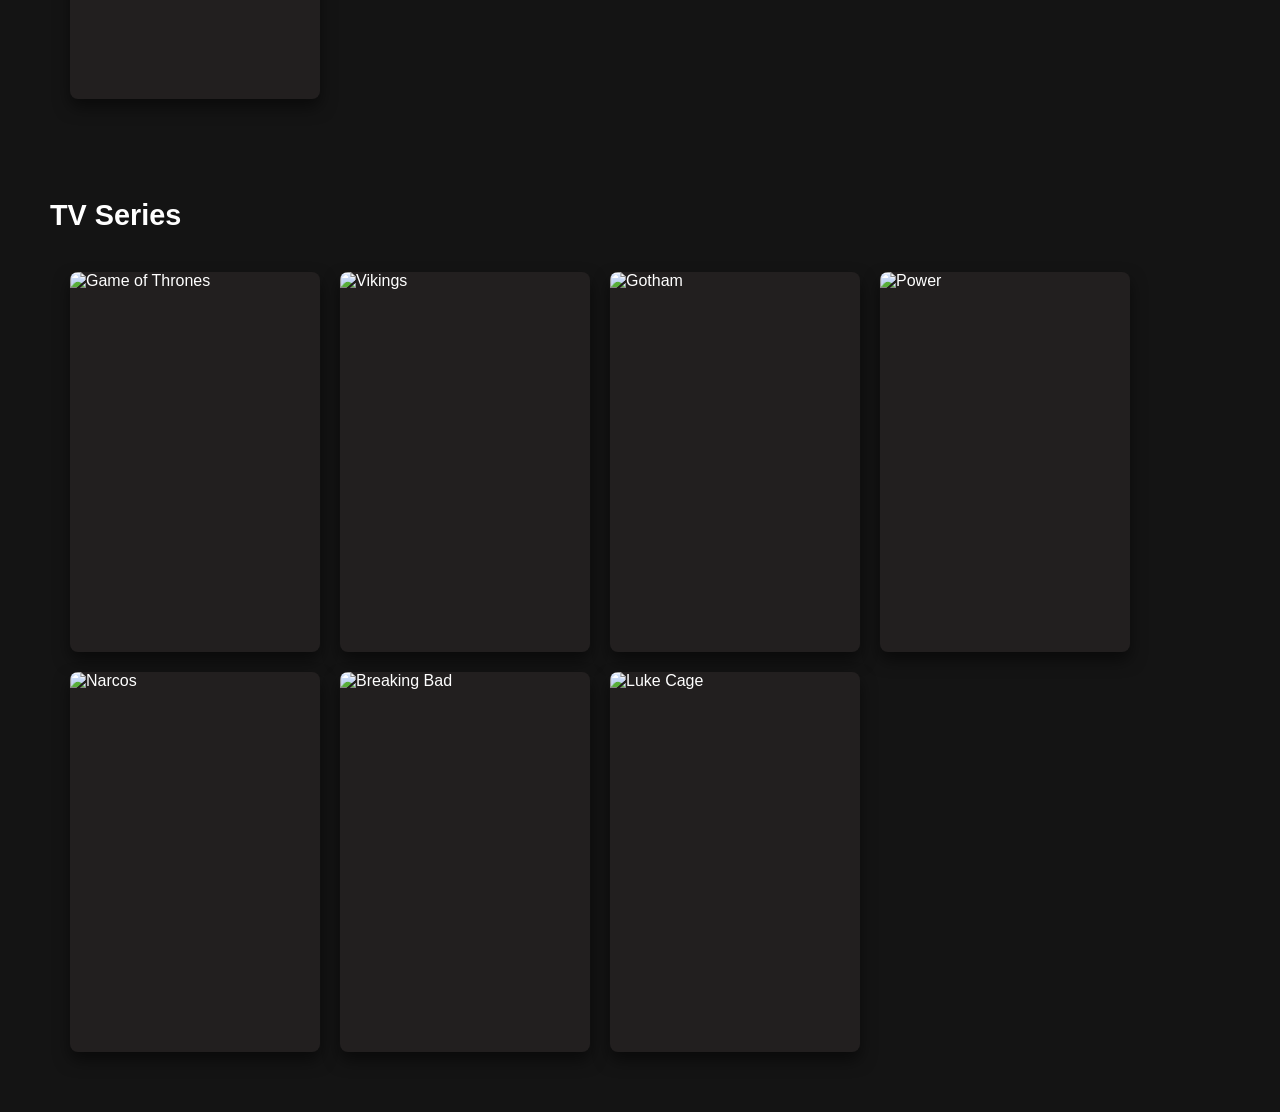
==== commit 7d8ac85e: "Add files via upload" ====
--- a/index.html
+++ b/index.html
@@ -4,6 +4,7 @@
     <meta charset="UTF-8" />
     <meta name="viewport" content="width=device-width, initial-scale=1.0" />
     <title>Movies & TV Series</title>
+    <link rel="icon" type="image/png" href="logo.png" />
     <link rel="stylesheet" href="styles.css" />
   </head>
   <body>
@@ -149,6 +150,7 @@
       </div>
     </div>
 
+    <script src="https://code.jquery.com/jquery-3.6.0.min.js"></script>
     <script src="script.js"></script>
   </body>
 </html>
--- a/styles.css
+++ b/styles.css
@@ -127,11 +127,12 @@
 /* Hero Section */
 .hero {
     width: 100%;
-    height: 800px;
+    height: 1000px;
     display: flex;
     align-items: flex-end;
     justify-content: flex-start;
     padding: 50px;
+    margin-top: 10px;
     margin-bottom: 40px;
     position: relative;
     overflow: hidden;
@@ -166,7 +167,9 @@
     display: flex;
     align-items: center;
     justify-content: center;
-    background-attachment: fixed;
+    position: relative;
+    image-rendering: auto;
+    background-attachment: scroll;
 }
 
 @keyframes slideInFromRight {
@@ -187,7 +190,7 @@
     left: 0;
     width: 100%;
     height: 100%;
-    background: linear-gradient(180deg, rgba(0, 0, 0, 0.2) 0%, rgba(0, 0, 0, 0.7) 100%);
+    background: linear-gradient(135deg, rgba(0, 0, 0, 0.3) 0%, rgba(0, 0, 0, 0.6) 50%, rgba(0, 0, 0, 0.8) 100%);
     z-index: 5;
 }
 
@@ -278,36 +281,22 @@
 }
 
 .content-row {
-    display: grid;
-    grid-template-columns: repeat(auto-fill, minmax(200px, 1fr));
-    gap: 8px;
-    overflow-x: auto;
-    padding-bottom: 20px;
-    scroll-behavior: smooth;
+    display: flex;
+    flex-wrap: wrap;
+    gap: 20px;
+    padding: 20px;
+    justify-content: flex-start;
 }
 
 .content-row::-webkit-scrollbar {
-    height: 8px;
-}
-
-.content-row::-webkit-scrollbar-track {
-    background: transparent;
-}
-
-.content-row::-webkit-scrollbar-thumb {
-    background: var(--text-secondary);
-    border-radius: 4px;
-}
-
-.content-row::-webkit-scrollbar-thumb:hover {
-    background: var(--accent-color);
+    display: none;
 }
 
 /* Card Styles */
 .card {
     position: relative;
-    min-width: 200px;
-    height: 300px;
+    min-width: 250px;
+    height: 380px;
     border-radius: var(--border-radius);
     overflow: hidden;
     cursor: pointer;
@@ -839,6 +828,15 @@
     transition: var(--transition);
 }
 
+.form-group select {
+    background-color: rgba(32, 32, 32, 0.8);
+}
+
+.form-group select option {
+    background-color: #141414;
+    color: var(--text-primary);
+}
+
 .form-group input:focus,
 .form-group select:focus,
 .form-group textarea:focus {
